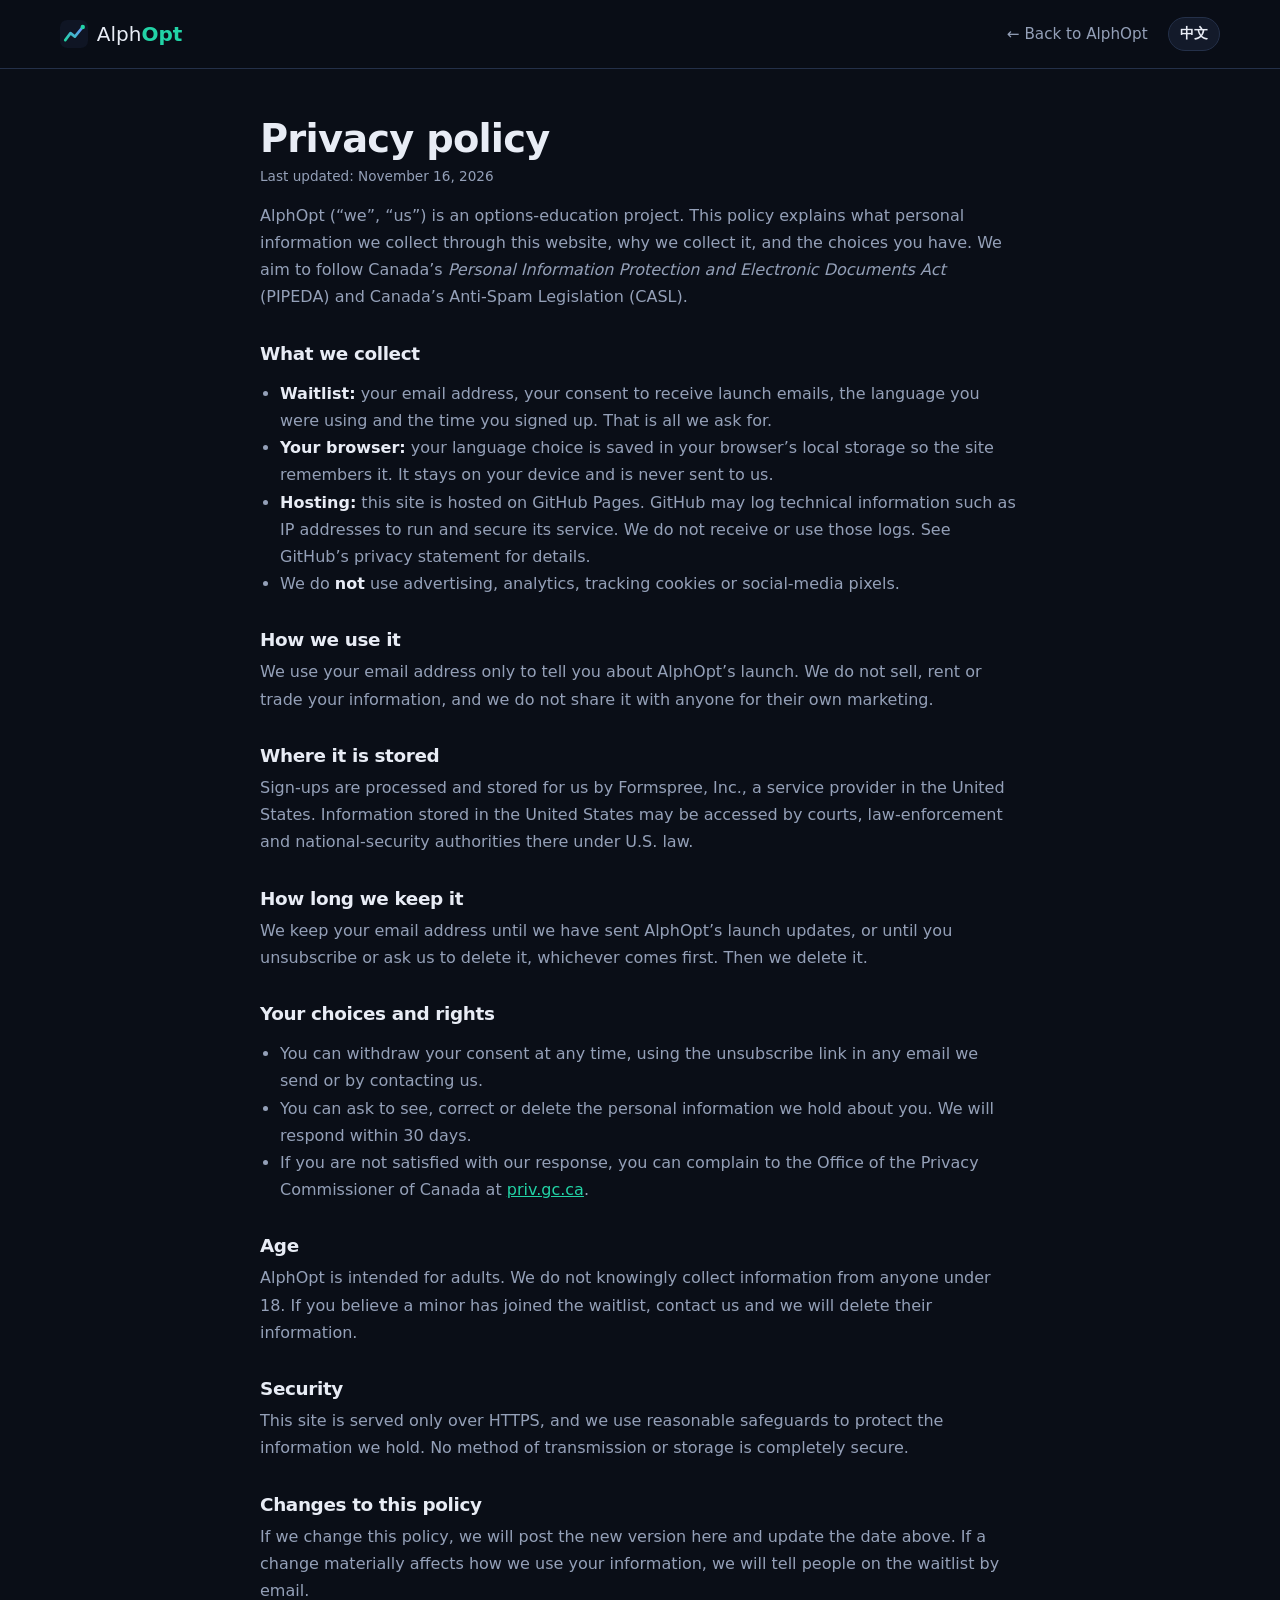
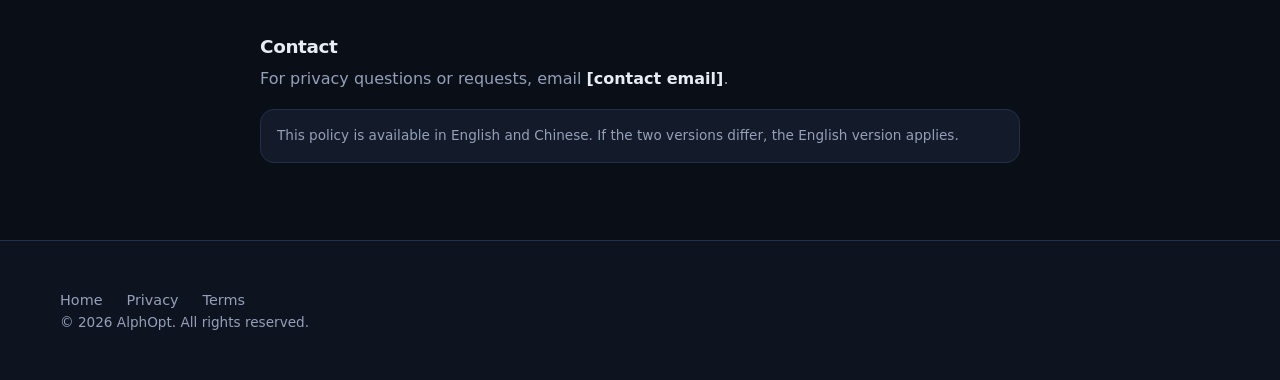
==== privacy.html @ 5927e21c "Reposition as education only and add privacy and terms pages AlphOpt is not registered with a securi" ====
<!doctype html>
<html lang="en">
<head>
  <meta charset="utf-8">
  <meta name="viewport" content="width=device-width, initial-scale=1">
  <title data-i18n="privacy.title">Privacy policy — AlphOpt</title>
  <meta name="description" content="How AlphOpt collects, uses and protects personal information.">
  <meta name="theme-color" content="#0a0e17">
  <link rel="icon" href="assets/favicon.svg" type="image/svg+xml">
  <link rel="stylesheet" href="css/styles.css">
  <script src="js/i18n.js" defer></script>
</head>
<body>
  <header class="nav is-scrolled">
    <div class="container nav__inner">
      <a class="brand" href="index.html">
        <img src="assets/favicon.svg" alt="" width="28" height="28">
        <span>Alph<strong>Opt</strong></span>
      </a>
      <nav class="nav__links nav__links--plain" aria-label="Primary">
        <a href="index.html" data-i18n="nav.back">← Back to AlphOpt</a>
      </nav>
      <button class="lang-toggle" id="lang-toggle" type="button" lang="zh-CN" aria-label="切换到中文">中文</button>
    </div>
  </header>

  <main class="legal">
    <div class="container container--narrow">

      <article data-lang="en" lang="en">
        <h1>Privacy policy</h1>
        <p class="muted small">Last updated: November 16, 2026</p>
        <p>AlphOpt (“we”, “us”) is an options-education project. This policy explains what personal information we collect through this website, why we collect it, and the choices you have. We aim to follow Canada’s <em>Personal Information Protection and Electronic Documents Act</em> (PIPEDA) and Canada’s Anti-Spam Legislation (CASL).</p>

        <h2>What we collect</h2>
        <ul>
          <li><strong>Waitlist:</strong> your email address, your consent to receive launch emails, the language you were using and the time you signed up. That is all we ask for.</li>
          <li><strong>Your browser:</strong> your language choice is saved in your browser’s local storage so the site remembers it. It stays on your device and is never sent to us.</li>
          <li><strong>Hosting:</strong> this site is hosted on GitHub Pages. GitHub may log technical information such as IP addresses to run and secure its service. We do not receive or use those logs. See GitHub’s privacy statement for details.</li>
          <li>We do <strong>not</strong> use advertising, analytics, tracking cookies or social-media pixels.</li>
        </ul>

        <h2>How we use it</h2>
        <p>We use your email address only to tell you about AlphOpt’s launch. We do not sell, rent or trade your information, and we do not share it with anyone for their own marketing.</p>

        <h2>Where it is stored</h2>
        <p>Sign-ups are processed and stored for us by Formspree, Inc., a service provider in the United States. Information stored in the United States may be accessed by courts, law-enforcement and national-security authorities there under U.S. law.</p>

        <h2>How long we keep it</h2>
        <p>We keep your email address until we have sent AlphOpt’s launch updates, or until you unsubscribe or ask us to delete it, whichever comes first. Then we delete it.</p>

        <h2>Your choices and rights</h2>
        <ul>
          <li>You can withdraw your consent at any time, using the unsubscribe link in any email we send or by contacting us.</li>
          <li>You can ask to see, correct or delete the personal information we hold about you. We will respond within 30 days.</li>
          <li>If you are not satisfied with our response, you can complain to the Office of the Privacy Commissioner of Canada at <a href="https://www.priv.gc.ca/" rel="noopener">priv.gc.ca</a>.</li>
        </ul>

        <h2>Age</h2>
        <p>AlphOpt is intended for adults. We do not knowingly collect information from anyone under 18. If you believe a minor has joined the waitlist, contact us and we will delete their information.</p>

        <h2>Security</h2>
        <p>This site is served only over HTTPS, and we use reasonable safeguards to protect the information we hold. No method of transmission or storage is completely secure.</p>

        <h2>Changes to this policy</h2>
        <p>If we change this policy, we will post the new version here and update the date above. If a change materially affects how we use your information, we will tell people on the waitlist by email.</p>

        <h2>Contact</h2>
        <p>For privacy questions or requests, email <strong>[contact email]</strong>.</p>

        <p class="legal__note small">This policy is available in English and Chinese. If the two versions differ, the English version applies.</p>
      </article>

      <article data-lang="zh" lang="zh-CN" hidden>
        <h1>隐私政策</h1>
        <p class="muted small">最后更新：2026年11月16日</p>
        <p>AlphOpt（“我们”）是一个期权教育项目。本政策说明我们通过本网站收集哪些个人信息、收集的原因，以及你拥有的选择。我们力求遵守加拿大《个人信息保护和电子文件法》（PIPEDA）和加拿大反垃圾邮件法（CASL）。</p>

        <h2>我们收集的信息</h2>
        <ul>
          <li><strong>候补名单：</strong>你的电子邮箱地址、你同意接收上线邮件的记录、你当时使用的语言以及注册时间。我们只要求这些信息。</li>
          <li><strong>你的浏览器：</strong>你的语言选择保存在浏览器的本地存储中，以便网站记住它。它只保存在你的设备上，不会发送给我们。</li>
          <li><strong>网站托管：</strong>本网站托管在 GitHub Pages 上。GitHub 可能会为运营和保护其服务而记录 IP 地址等技术信息。我们不会接收或使用这些日志。详情请参阅 GitHub 的隐私声明。</li>
          <li>我们<strong>不</strong>使用广告、分析工具、跟踪 Cookie 或社交媒体像素。</li>
        </ul>

        <h2>我们如何使用这些信息</h2>
        <p>我们只会用你的电子邮箱地址通知你 AlphOpt 上线的消息。我们不会出售、出租或交易你的信息，也不会与任何人分享用于其自身营销。</p>

        <h2>信息存储在哪里</h2>
        <p>注册信息由美国服务商 Formspree, Inc. 代我们处理和存储。存储在美国的信息可能会依照美国法律被当地法院、执法机构和国家安全机构访问。</p>

        <h2>我们保留信息多长时间</h2>
        <p>我们会保留你的电子邮箱地址，直到我们发送完 AlphOpt 的上线消息，或你退订、要求我们删除为止，以先发生者为准。之后我们会将其删除。</p>

        <h2>你的选择和权利</h2>
        <ul>
          <li>你可以随时撤回同意：点击我们任何邮件中的退订链接，或与我们联系。</li>
          <li>你可以要求查看、更正或删除我们持有的你的个人信息。我们会在 30 天内回复。</li>
          <li>如果你对我们的回复不满意，可以向加拿大隐私专员办公室投诉：<a href="https://www.priv.gc.ca/" rel="noopener">priv.gc.ca</a>。</li>
        </ul>

        <h2>年龄</h2>
        <p>AlphOpt 面向成年人。我们不会在知情的情况下收集 18 岁以下人士的信息。如果你认为有未成年人加入了候补名单，请与我们联系，我们会删除其信息。</p>

        <h2>安全</h2>
        <p>本网站仅通过 HTTPS 提供，我们采取合理的保护措施保护所持有的信息。但任何传输或存储方式都无法做到绝对安全。</p>

        <h2>本政策的变更</h2>
        <p>如果我们修改本政策，会在此处发布新版本并更新上方日期。如果变更会对我们使用你的信息的方式产生重大影响，我们会通过电子邮件通知候补名单上的用户。</p>

        <h2>联系我们</h2>
        <p>如有隐私问题或请求，请发送电子邮件至 <strong>[contact email]</strong>。</p>

        <p class="legal__note small">本政策提供英文和中文版本。如两个版本有任何不一致，以英文版本为准。</p>
      </article>

    </div>
  </main>

  <footer class="footer">
    <div class="container">
      <nav class="footer__links" aria-label="Footer">
        <a href="index.html" data-i18n="nav.home2">Home</a>
        <a href="privacy.html" data-i18n="nav.privacy">Privacy</a>
        <a href="terms.html" data-i18n="nav.terms">Terms</a>
      </nav>
      <p class="muted small">© 2026 AlphOpt. <span data-i18n="footer.rights">All rights reserved.</span></p>
    </div>
  </footer>
</body>
</html>
---- css/styles.css ----
/* ---------- Tokens ---------- */
:root {
  --bg: #0a0e17;
  --bg-alt: #0e1320;
  --surface: #131a2a;
  --surface-2: #1a2236;
  --border: #243049;
  --text: #e8ecf5;
  --muted: #94a0b8;
  --brand: #22d3a6;
  --brand-2: #6c8cff;
  --up: #22c55e;
  --down: #f87171;
  --warn: #fbbf24;
  --radius: 14px;
  --radius-lg: 22px;
  --shadow: 0 20px 50px -20px rgba(0, 0, 0, 0.6);
  --font: "Inter", system-ui, -apple-system, "Segoe UI", Roboto, "PingFang SC", "Hiragino Sans GB", "Microsoft YaHei", "Noto Sans SC", sans-serif;
  --mono: ui-monospace, "SF Mono", Menlo, Consolas, monospace;
}

/* ---------- Base ---------- */
*, *::before, *::after { box-sizing: border-box; }
html { scroll-behavior: smooth; scroll-padding-top: 80px; }
body {
  margin: 0;
  font-family: var(--font);
  background: var(--bg);
  color: var(--text);
  line-height: 1.6;
  -webkit-font-smoothing: antialiased;
}
img, svg { display: block; max-width: 100%; }
a { color: inherit; text-decoration: none; }
h1, h2, h3, h4 { line-height: 1.15; margin: 0 0 0.5em; letter-spacing: -0.02em; }
h1 { font-size: clamp(2.3rem, 5vw, 3.8rem); }
h2 { font-size: clamp(1.8rem, 3.5vw, 2.6rem); }
h3 { font-size: 1.2rem; }
p { margin: 0 0 1em; }
button { font: inherit; cursor: pointer; }

.container { width: min(1160px, 100% - 2.5rem); margin-inline: auto; }
.container--narrow { width: min(760px, 100% - 2.5rem); }
.center { text-align: center; }
.muted { color: var(--muted); }
.small { font-size: 0.85rem; }
.up { color: var(--up); }
.down { color: var(--down); }
.lead { font-size: 1.15rem; color: var(--muted); }
.grad {
  background: linear-gradient(90deg, var(--brand), var(--brand-2));
  -webkit-background-clip: text;
  background-clip: text;
  color: transparent;
}
.visually-hidden {
  position: absolute; width: 1px; height: 1px; overflow: hidden;
  clip: rect(0 0 0 0); white-space: nowrap;
}
.skip-link {
  position: absolute; left: 1rem; top: -3rem; z-index: 100;
  background: var(--brand); color: #04110d; padding: 0.5rem 1rem; border-radius: 8px;
}
.skip-link:focus { top: 1rem; }
:focus-visible { outline: 2px solid var(--brand); outline-offset: 3px; }

.eyebrow {
  display: inline-flex; align-items: center; gap: 0.5rem;
  font-size: 0.8rem; font-weight: 600; text-transform: uppercase; letter-spacing: 0.12em;
  color: var(--brand);
  margin-bottom: 0.9rem;
}
.pulse {
  width: 8px; height: 8px; border-radius: 50%; background: var(--brand);
  box-shadow: 0 0 0 0 rgba(34, 211, 166, 0.7);
  animation: pulse 2s infinite;
}
@keyframes pulse {
  70% { box-shadow: 0 0 0 10px rgba(34, 211, 166, 0); }
  100% { box-shadow: 0 0 0 0 rgba(34, 211, 166, 0); }
}

.tag {
  display: inline-block; font-size: 0.7rem; font-weight: 700; letter-spacing: 0.05em;
  padding: 0.15rem 0.5rem; border-radius: 999px;
  background: rgba(34, 211, 166, 0.15); color: var(--brand);
}
.tag--live { background: rgba(248, 113, 113, 0.15); color: var(--down); }

/* ---------- Buttons ---------- */
.btn {
  display: inline-flex; align-items: center; justify-content: center; gap: 0.4rem;
  padding: 0.7rem 1.25rem; border-radius: 10px; border: 1px solid transparent;
  font-weight: 600; transition: transform 0.15s, background 0.15s, border-color 0.15s;
}
.btn:hover { transform: translateY(-1px); }
.btn--primary { background: linear-gradient(135deg, var(--brand), #1cb48d); color: #04110d; }
.btn--primary:hover { background: linear-gradient(135deg, #3be3b8, var(--brand)); }
.btn--ghost { border-color: var(--border); background: var(--surface); color: var(--text); }
.btn--ghost:hover { border-color: var(--brand); }
.btn--sm { padding: 0.45rem 0.9rem; font-size: 0.9rem; }
.btn--lg { padding: 0.9rem 1.5rem; font-size: 1.05rem; }
.btn--block { width: 100%; }

/* ---------- Nav ---------- */
.nav {
  position: sticky; top: 0; z-index: 50;
  background: rgba(10, 14, 23, 0.75);
  backdrop-filter: blur(12px);
  border-bottom: 1px solid transparent;
  transition: border-color 0.2s;
}
.nav.is-scrolled { border-bottom-color: var(--border); }
.nav__inner { display: flex; align-items: center; justify-content: space-between; height: 68px; }
.nav__inner .brand { margin-right: auto; }
.lang-toggle {
  margin-left: 1.25rem; padding: 0.35rem 0.7rem; min-width: 3.2rem;
  background: var(--surface); color: var(--text); border: 1px solid var(--border); border-radius: 999px;
  font: inherit; font-size: 0.85rem; font-weight: 600; cursor: pointer;
}
.lang-toggle:hover { border-color: var(--brand); }
.lang-toggle { order: 1; }
.nav__toggle { order: 2; }
.brand { display: inline-flex; align-items: center; gap: 0.55rem; font-size: 1.25rem; font-weight: 500; }
.brand strong { color: var(--brand); font-weight: 800; }
.nav__links { display: flex; align-items: center; gap: 1.75rem; font-size: 0.95rem; white-space: nowrap; }
.nav__links a:not(.btn) { color: var(--muted); }
.nav__links a:not(.btn):hover { color: var(--text); }
.nav__toggle {
  display: none; background: none; border: 0; padding: 0.5rem;
  flex-direction: column; gap: 5px;
}
.nav__toggle span { width: 22px; height: 2px; background: var(--text); border-radius: 2px; transition: 0.2s; }

/* ---------- Hero ---------- */
.hero { position: relative; overflow: hidden; padding: 5rem 0 0; }
.hero__glow {
  position: absolute; inset: -20% -10% auto; height: 700px; pointer-events: none;
  background:
    radial-gradient(600px 300px at 20% 30%, rgba(34, 211, 166, 0.18), transparent 70%),
    radial-gradient(500px 300px at 80% 20%, rgba(108, 140, 255, 0.18), transparent 70%);
}
.hero__grid {
  position: relative; display: grid; grid-template-columns: 1.15fr 1fr; gap: 3rem; align-items: center;
  padding-bottom: 4rem;
}
.hero__cta { display: flex; flex-wrap: wrap; gap: 0.8rem; margin: 2rem 0 1.5rem; }
.hero__points { display: flex; flex-wrap: wrap; gap: 0.5rem 1.5rem; padding: 0; margin: 0; list-style: none; color: var(--muted); font-size: 0.95rem; }
.hero__points li::before { content: "✓"; color: var(--brand); margin-right: 0.4rem; font-weight: 700; }
.hero__visual { display: flex; justify-content: center; }

.phone {
  width: min(380px, 100%);
  background: linear-gradient(180deg, var(--surface-2), var(--surface));
  border: 1px solid var(--border); border-radius: 28px; padding: 1.1rem;
  box-shadow: var(--shadow), 0 0 0 8px rgba(255, 255, 255, 0.02);
  transform: rotate(1.5deg);
  animation: float 6s ease-in-out infinite;
}
@keyframes float { 50% { transform: rotate(1.5deg) translateY(-10px); } }
.phone__bar { display: flex; justify-content: space-between; align-items: center; font-size: 0.85rem; color: var(--muted); padding: 0.25rem 0.4rem 0.9rem; }
.phone__note { text-align: center; font-size: 0.72rem; color: var(--muted); margin: 0.7rem 0 0; }
.phone__note a { color: var(--brand); font-weight: 600; }

.sig-hero { background: var(--bg-alt); border: 1px solid var(--border); border-radius: 18px; padding: 1.1rem; }
.sig-hero__head { display: flex; justify-content: space-between; align-items: flex-start; }
.sig-hero__ticker { font-size: 1.6rem; font-weight: 800; font-family: var(--mono); }
.sig-hero__chart { width: 100%; height: 110px; margin: 0.8rem 0; }
.sig-hero__stats { display: grid; grid-template-columns: repeat(3, 1fr); gap: 0.5rem; margin-bottom: 1rem; }
.sig-hero__stats div { background: var(--surface); border-radius: 10px; padding: 0.5rem 0.6rem; display: flex; flex-direction: column; }
.sig-hero__stats strong { font-family: var(--mono); }
.sig-hero__caption { font-size: 0.72rem; margin: -0.4rem 0 0.8rem; }
.hero-result { display: flex; justify-content: space-between; align-items: baseline; gap: 0.75rem; padding: 0.6rem 0.75rem; border-radius: 10px; background: var(--surface); }
.hero-result span { font-size: 0.8rem; color: var(--muted); }
.hero-result strong { font-family: var(--mono); font-size: 1.05rem; }
.sig-hero__why { font-size: 0.85rem; color: var(--muted); margin: 0.9rem 0 0; }
.sig-hero__why strong { color: var(--text); }

.dir {
  display: inline-flex; align-items: center; gap: 0.25rem;
  font-size: 0.78rem; font-weight: 700; padding: 0.25rem 0.6rem; border-radius: 999px; white-space: nowrap;
}
.dir--bull { background: rgba(34, 197, 94, 0.14); color: var(--up); }
.dir--bear { background: rgba(248, 113, 113, 0.14); color: var(--down); }

/* ---------- Sections ---------- */
.section { padding: 6rem 0; }
.section--alt { background: var(--bg-alt); border-block: 1px solid var(--border); }
.section__head { text-align: center; max-width: 720px; margin: 0 auto 3rem; }

/* Steps */
.steps { list-style: none; padding: 0; margin: 0; display: grid; grid-template-columns: repeat(3, 1fr); gap: 1.5rem; counter-reset: none; }
.step {
  position: relative; background: var(--surface); border: 1px solid var(--border);
  border-radius: var(--radius-lg); padding: 2rem;
}
.step { display: flex; flex-direction: column; }
.step p { color: var(--muted); margin: 0; }
.step__ex { margin-top: auto; padding-top: 1.25rem; }
.step__ex dl { margin: 0; display: grid; gap: 0.35rem; background: var(--bg-alt); border: 1px solid var(--border); border-radius: 12px; padding: 0.8rem 0.9rem; font-size: 0.82rem; }
.step__ex dl div { display: flex; justify-content: space-between; gap: 0.75rem; }
.step__ex dt { color: var(--muted); }
.step__ex dd { margin: 0; font-family: var(--mono); color: var(--text); text-align: right; }
.step__ex dd.up { color: var(--up); }
.step__ex dd.down { color: var(--down); }
.step__ex-label { font-size: 0.7rem; font-weight: 700; text-transform: uppercase; letter-spacing: 0.08em; color: var(--brand-2); margin: 0 0 0.5rem; }
.step__num {
  width: 44px; height: 44px; border-radius: 12px; display: grid; place-items: center;
  font-weight: 800; font-size: 1.2rem; margin-bottom: 1.2rem; color: #04110d;
  background: linear-gradient(135deg, var(--brand), var(--brand-2));
}

/* Filters */
.filters { display: flex; flex-wrap: wrap; gap: 0.75rem; align-items: center; justify-content: center; margin-bottom: 2rem; }
.seg { display: inline-flex; background: var(--surface); border: 1px solid var(--border); border-radius: 12px; padding: 4px; }
.seg__btn {
  background: none; border: 0; color: var(--muted); padding: 0.45rem 0.9rem; border-radius: 8px; font-size: 0.9rem; font-weight: 500;
}
.seg__btn:hover { color: var(--text); }
.seg__btn.is-active { background: var(--surface-2); color: var(--text); box-shadow: inset 0 0 0 1px var(--border); }
.sort { display: inline-flex; align-items: center; gap: 0.5rem; }
.sort select {
  background: var(--surface); color: var(--text); border: 1px solid var(--border);
  border-radius: 10px; padding: 0.5rem 0.75rem; font: inherit; font-size: 0.9rem;
}

/* Board */
.board { display: grid; grid-template-columns: repeat(auto-fill, minmax(260px, 1fr)); gap: 1.1rem; }
.board__empty { text-align: center; padding: 2rem; }
.card {
  text-align: left; color: inherit; width: 100%;
  background: var(--surface); border: 1px solid var(--border); border-radius: var(--radius);
  padding: 1.1rem; display: flex; flex-direction: column; gap: 0.75rem;
  transition: transform 0.2s, border-color 0.2s, box-shadow 0.2s;
  animation: fadeUp 0.35s ease both;
}
.card:hover { transform: translateY(-3px); border-color: var(--brand); box-shadow: var(--shadow); }
@keyframes fadeUp { from { opacity: 0; transform: translateY(8px); } }
.card__head { display: flex; justify-content: space-between; align-items: flex-start; gap: 0.5rem; }
.card__ticker { font-family: var(--mono); font-weight: 800; font-size: 1.25rem; }
.card__name { font-size: 0.8rem; color: var(--muted); }
.card__spark { width: 100%; height: 48px; }
.card__setup { font-family: var(--mono); font-size: 0.8rem; color: var(--text); background: var(--bg-alt); border-radius: 8px; padding: 0.4rem 0.6rem; }
.card__row { display: flex; justify-content: space-between; gap: 1rem; font-size: 0.85rem; }
.card__row span:first-child { color: var(--muted); }
.card__row strong { font-family: var(--mono); font-weight: 600; }
.card__result { display: flex; flex-direction: column; gap: 0.1rem; font-size: 0.78rem; color: var(--muted); background: var(--bg-alt); border-radius: 8px; padding: 0.5rem 0.6rem; }
.card__result strong { font-family: var(--mono); font-size: 1rem; }
.card__foot { display: flex; justify-content: space-between; align-items: center; font-size: 0.8rem; color: var(--muted); border-top: 1px solid var(--border); padding-top: 0.7rem; }
.card__foot .link { color: var(--brand); font-weight: 600; }
.chip { font-size: 0.7rem; font-weight: 600; padding: 0.15rem 0.5rem; border-radius: 6px; background: var(--surface-2); color: var(--muted); text-transform: uppercase; letter-spacing: 0.05em; }

/* Signal replays */
.replay-record { display: flex; flex-wrap: wrap; justify-content: center; gap: 0.5rem 1.75rem; margin: 0 0 1.25rem; color: var(--muted); font-size: 0.95rem; }
.replay-record strong { font-family: var(--mono); font-size: 1.1rem; color: var(--text); }
.replay-record strong.up { color: var(--up); }
.replay-record strong.down { color: var(--down); }
.replay-tabs { display: grid; grid-template-columns: repeat(auto-fit, minmax(140px, 1fr)); gap: 0.6rem; margin-bottom: 1.25rem; }
.replay-tab {
  display: flex; flex-direction: column; gap: 0.3rem; text-align: left;
  background: var(--surface); border: 1px solid var(--border); border-radius: var(--radius); padding: 0.75rem 0.85rem; color: var(--muted);
}
.replay-tab:hover { border-color: var(--brand); }
.replay-tab[aria-selected="true"] { border-color: var(--brand); background: var(--surface-2); color: var(--text); box-shadow: 0 0 0 1px var(--brand); }
.replay-tab b { display: block; font-family: var(--mono); font-size: 1.05rem; color: var(--text); }
.replay-tab small { font-size: 0.78rem; }
.replay-tab strong { font-family: var(--mono); font-size: 1rem; }

.replay { display: grid; grid-template-columns: 360px 1fr; gap: 1.5rem; align-items: start; animation: fadeUp 0.3s ease both; }
.replay .phone { width: 100%; transform: none; animation: none; }
.replay > *, .replay__main > * { min-width: 0; }
.news {
  border-left: 3px solid var(--brand-2); background: var(--bg-alt); border-radius: 0 10px 10px 0;
  padding: 0.6rem 0.8rem; margin: 0.9rem 0 0;
}
.news__src { font-size: 0.7rem; text-transform: uppercase; letter-spacing: 0.06em; color: var(--brand-2); font-weight: 700; }
.news p { font-size: 0.85rem; margin: 0.2rem 0 0; }
.why-list { list-style: none; padding: 0; margin: 0.9rem 0 0; display: grid; gap: 0.35rem; font-size: 0.82rem; color: var(--muted); }
.why-list li::before { content: "✓"; color: var(--brand); font-weight: 700; margin-right: 0.45rem; }
.why-list .warn::before { content: "!"; color: var(--warn); }

.replay__main { display: grid; gap: 1.25rem; }
.panel { background: var(--surface); border: 1px solid var(--border); border-radius: var(--radius-lg); padding: 1.25rem; }
.panel__head { display: flex; justify-content: space-between; align-items: baseline; gap: 1rem; margin-bottom: 0.75rem; flex-wrap: wrap; }
.panel__head h3 { font-size: 1rem; margin: 0; }
.legend { display: flex; gap: 1rem; font-size: 0.78rem; color: var(--muted); }
.legend i { display: inline-block; width: 9px; height: 9px; border-radius: 50%; margin-right: 0.35rem; vertical-align: middle; }
.replay__chart { width: 100%; height: auto; overflow: visible; }
.replay__chart text { font-family: var(--mono); font-size: 11px; fill: var(--muted); }
/* A halo in the panel colour keeps marker labels legible where they cross the price line. */
.replay__chart .lbl { font-family: var(--font); font-size: 11px; font-weight: 700; paint-order: stroke; stroke: var(--surface); stroke-width: 4px; stroke-linejoin: round; }

.result { display: grid; grid-template-columns: repeat(4, 1fr); gap: 0.5rem; }
.result div { background: var(--bg-alt); border-radius: 10px; padding: 0.6rem 0.75rem; display: flex; flex-direction: column; }
.result span { font-size: 0.75rem; color: var(--muted); }
.result strong { font-family: var(--mono); font-size: 1.15rem; }
.result .result__big strong { font-size: 1.5rem; }

.ledger-wrap { overflow-x: auto; }
.ledger { width: 100%; border-collapse: collapse; font-size: 0.84rem; }
.ledger th, .ledger td { padding: 0.5rem 0.6rem; text-align: right; border-bottom: 1px solid var(--border); white-space: nowrap; }
.ledger th:first-child, .ledger td:first-child { text-align: left; }
.ledger thead th { font-size: 0.75rem; font-weight: 600; color: var(--muted); }
.ledger td { font-family: var(--mono); }
.ledger tbody tr:last-child td { border-bottom: 0; }
.ledger .tag { font-family: var(--font); margin-left: 0.4rem; }
.tag--stop { background: rgba(248, 113, 113, 0.15); color: var(--down); }
.ledger__greek { font-family: var(--font); color: var(--muted); font-size: 0.75rem; display: block; }
.replay__lesson { font-size: 0.9rem; color: var(--muted); margin: 0.9rem 0 0; }
.replay__lesson strong { color: var(--text); }
.replay__lab { margin-top: 0.9rem; }
.replay__note { margin-top: 1.5rem; }

/* Greeks lab */
.lab { display: grid; grid-template-columns: 300px 1fr; gap: 1.5rem; align-items: start; }
.lab > * { min-width: 0; }
.lab__controls {
  position: sticky; top: 88px; display: grid; gap: 1.25rem;
  background: var(--surface); border: 1px solid var(--border); border-radius: var(--radius-lg); padding: 1.5rem;
}
.lab__field { display: grid; gap: 0.5rem; font-size: 0.88rem; color: var(--muted); }
.lab__field > span { display: flex; justify-content: space-between; gap: 0.5rem; }
.lab__field strong { font-family: var(--mono); color: var(--text); font-weight: 600; }
.lab__field select {
  background: var(--bg-alt); color: var(--text); border: 1px solid var(--border);
  border-radius: 10px; padding: 0.6rem 0.7rem; font: inherit; font-size: 0.88rem;
}
.lab__field input[type="range"] { width: 100%; accent-color: var(--brand); }
.lab__presets { display: grid; gap: 0.5rem; }
.lab__presets .is-active { border-color: var(--brand); }
.lab__out { display: grid; gap: 1.25rem; }
.lab .result div { background: var(--surface); border: 1px solid var(--border); }
.lab__panel { padding: 1.1rem 1.25rem; }
.lab__chart { width: 100%; height: auto; overflow: visible; }
.lab__chart text { font-family: var(--mono); font-size: 11px; fill: var(--muted); }
.legend__dash { background: none !important; border-top: 2px dashed var(--muted); border-radius: 0 !important; height: 0 !important; width: 14px !important; }
.lab__grid { display: grid; grid-template-columns: 1fr 1fr; gap: 1.25rem; }
.lab-greeks { list-style: none; padding: 0; margin: 0; display: grid; gap: 0.7rem; }
.lab-greeks li { display: grid; grid-template-columns: 2rem 4rem 1fr; gap: 0.6rem; align-items: baseline; font-size: 0.84rem; }
.lab-greeks b { color: var(--brand); text-align: center; background: var(--surface-2); border-radius: 6px; padding: 0.1rem 0; }
.lab-greeks strong { font-family: var(--mono); }
.lab-greeks span { color: var(--muted); }
.drivers { list-style: none; padding: 0; margin: 0; display: grid; gap: 0.75rem; }
.driver { display: grid; grid-template-columns: 5.5rem 1fr 4.5rem; gap: 0.6rem; align-items: center; font-size: 0.84rem; }
.driver__val { font-family: var(--mono); text-align: right; }
.driver__track { position: relative; height: 14px; }
.driver__track::before { content: ""; position: absolute; left: 50%; top: -3px; bottom: -3px; width: 1px; background: var(--muted); opacity: 0.5; }
.driver__fill { position: absolute; top: 0; bottom: 0; transition: width 0.15s ease; }
.driver__fill--gain { left: 50%; background: var(--up); border-radius: 0 3px 3px 0; }
.driver__fill--loss { right: 50%; background: var(--down); border-radius: 3px 0 0 3px; }
.driver--total { padding-top: 0.6rem; border-top: 1px solid var(--border); font-weight: 600; }

/* Features */
.features { display: grid; grid-template-columns: repeat(3, 1fr); gap: 1.25rem; }
.feature {
  background: var(--surface); border: 1px solid var(--border); border-radius: var(--radius-lg);
  padding: 1.75rem; transition: border-color 0.2s;
}
.feature:hover { border-color: rgba(34, 211, 166, 0.5); }
.feature p { color: var(--muted); margin: 0; }
.feature { display: flex; flex-direction: column; }
.feature__proof { margin-top: auto; padding-top: 1rem; font-size: 0.88rem; font-weight: 600; color: var(--brand); }
.feature__proof:hover { text-decoration: underline; }
.feature__icon {
  width: 48px; height: 48px; display: grid; place-items: center; color: var(--brand);
  background: var(--surface-2); border-radius: 12px; margin-bottom: 1rem;
}
.feature__icon svg { width: 24px; height: 24px; fill: none; stroke: currentColor; stroke-width: 2; stroke-linecap: round; stroke-linejoin: round; }

/* FAQ */
.faq details {
  background: var(--surface); border: 1px solid var(--border); border-radius: var(--radius);
  margin-bottom: 0.75rem; padding: 0 1.25rem;
}
.faq summary {
  cursor: pointer; list-style: none; padding: 1.1rem 0; font-weight: 600;
  display: flex; justify-content: space-between; align-items: center; gap: 1rem;
}
.faq summary::-webkit-details-marker { display: none; }
.faq summary::after { content: "+"; font-size: 1.4rem; color: var(--brand); transition: transform 0.2s; }
.faq details[open] summary::after { transform: rotate(45deg); }
.faq details p { color: var(--muted); padding-bottom: 1.1rem; margin: 0; }

/* CTA */
.cta {
  background:
    radial-gradient(600px 250px at 50% 0%, rgba(34, 211, 166, 0.15), transparent 70%),
    var(--bg);
}
.waitlist { display: flex; flex-wrap: wrap; gap: 0.6rem; max-width: 480px; margin: 2rem auto 0.75rem; }
.consent { flex-basis: 100%; display: flex; gap: 0.6rem; align-items: flex-start; text-align: left; font-size: 0.85rem; color: var(--muted); cursor: pointer; }
.waitlist .consent input { flex: none; width: 1.05rem; height: 1.05rem; padding: 0; margin: 0.15rem 0 0; accent-color: var(--brand); }
.waitlist .consent input[aria-invalid="true"] { outline: 2px solid var(--down); outline-offset: 2px; }
.consent a, .faq a, .legal a { color: var(--brand); text-decoration: underline; }
.waitlist input {
  flex: 1; min-width: 0; padding: 0.8rem 1rem; border-radius: 10px;
  border: 1px solid var(--border); background: var(--surface); color: var(--text); font: inherit;
}
.waitlist input:focus { outline: none; border-color: var(--brand); }
.waitlist .btn:disabled { opacity: 0.6; cursor: wait; transform: none; }
.waitlist input[aria-invalid="true"] { border-color: var(--down); }
.waitlist__msg { min-height: 1.5em; font-size: 0.95rem; }
.waitlist__msg.is-ok { color: var(--brand); }
.waitlist__msg.is-err { color: var(--down); }

/* Education banner */
.edu-banner { margin: 0; padding: 0.5rem 1rem; text-align: center; font-size: 0.82rem; color: var(--warn); background: rgba(251, 191, 36, 0.08); border-bottom: 1px solid rgba(251, 191, 36, 0.25); }

/* Legal pages */
.legal { padding: 3rem 0 4rem; }
.legal h1 { font-size: clamp(1.8rem, 4vw, 2.4rem); margin: 0 0 0.25rem; }
.legal h2 { font-size: 1.15rem; margin: 2rem 0 0.5rem; }
.legal p, .legal li { color: var(--muted); line-height: 1.7; }
.legal ul { padding-left: 1.25rem; }
.legal strong { color: var(--text); }
.legal__note { padding: 0.9rem 1rem; border: 1px solid var(--border); border-radius: var(--radius); background: var(--surface); }

/* Footer */
.footer { border-top: 1px solid var(--border); padding: 3rem 0 2rem; background: var(--bg-alt); }
.footer__top { display: flex; justify-content: space-between; align-items: center; flex-wrap: wrap; gap: 1rem; margin-bottom: 1.5rem; }
.footer__links { display: flex; flex-wrap: wrap; gap: 0.75rem 1.5rem; color: var(--muted); font-size: 0.9rem; }
.footer__links a:hover { color: var(--text); }
.disclaimer { font-size: 0.8rem; color: var(--muted); max-width: 900px; }

/* Reveal on scroll */
.reveal { opacity: 0; transform: translateY(16px); transition: opacity 0.6s ease, transform 0.6s ease; }
.reveal.is-visible { opacity: 1; transform: none; }

/* ---------- Responsive ---------- */
/* Seven nav links plus the button need about 930px, so switch to the menu below that. */
@media (max-width: 980px) {
  .nav__toggle { display: flex; }
  .lang-toggle { margin: 0 0.5rem 0 0; }
  .nav__links {
    position: absolute; top: 68px; left: 0; right: 0;
    flex-direction: column; align-items: stretch; gap: 0; padding: 0.5rem 1.25rem 1.25rem;
    background: var(--bg); border-bottom: 1px solid var(--border);
    display: none;
  }
  .nav__links.is-open { display: flex; }
  .nav__links--plain { display: flex; position: static; padding: 0; border: 0; background: none; }
  .nav__links--plain a:not(.btn) { border: 0; }
  .nav__links a:not(.btn) { padding: 0.8rem 0; border-bottom: 1px solid var(--border); }
  .nav__links .btn { margin-top: 1rem; }
  .nav__toggle[aria-expanded="true"] span:nth-child(1) { transform: translateY(7px) rotate(45deg); }
  .nav__toggle[aria-expanded="true"] span:nth-child(2) { opacity: 0; }
  .nav__toggle[aria-expanded="true"] span:nth-child(3) { transform: translateY(-7px) rotate(-45deg); }
}
@media (max-width: 960px) {
  .hero__grid { grid-template-columns: 1fr; text-align: center; }
  .hero__cta, .hero__points { justify-content: center; }
  .steps, .features { grid-template-columns: 1fr 1fr; }
  .replay { grid-template-columns: 1fr; }
  .replay .phone { max-width: 380px; margin-inline: auto; }
  .lab { grid-template-columns: 1fr; }
  .lab__controls { position: static; }
}
@media (max-width: 760px) {
  .section { padding: 4.5rem 0; }
  .steps, .features { grid-template-columns: 1fr; }
  .replay-tabs { display: flex; overflow-x: auto; scroll-snap-type: x mandatory; padding-bottom: 0.4rem; scrollbar-width: thin; scrollbar-color: var(--border) transparent; }
  .replay-tab { flex: 0 0 140px; scroll-snap-align: start; }
  .result { grid-template-columns: repeat(2, 1fr); }
  .lab__grid { grid-template-columns: 1fr; }
  .lab__chart text { font-size: 19px; }
  /* The chart scales down with its viewBox, so enlarge its text to stay readable on phones. */
  .replay__chart text, .replay__chart .lbl { font-size: 19px; }
  .waitlist { flex-direction: column; }
}

@media (prefers-reduced-motion: reduce) {
  *, *::before, *::after { animation: none !important; transition: none !important; }
  html { scroll-behavior: auto; }
  .reveal { opacity: 1; transform: none; }
}
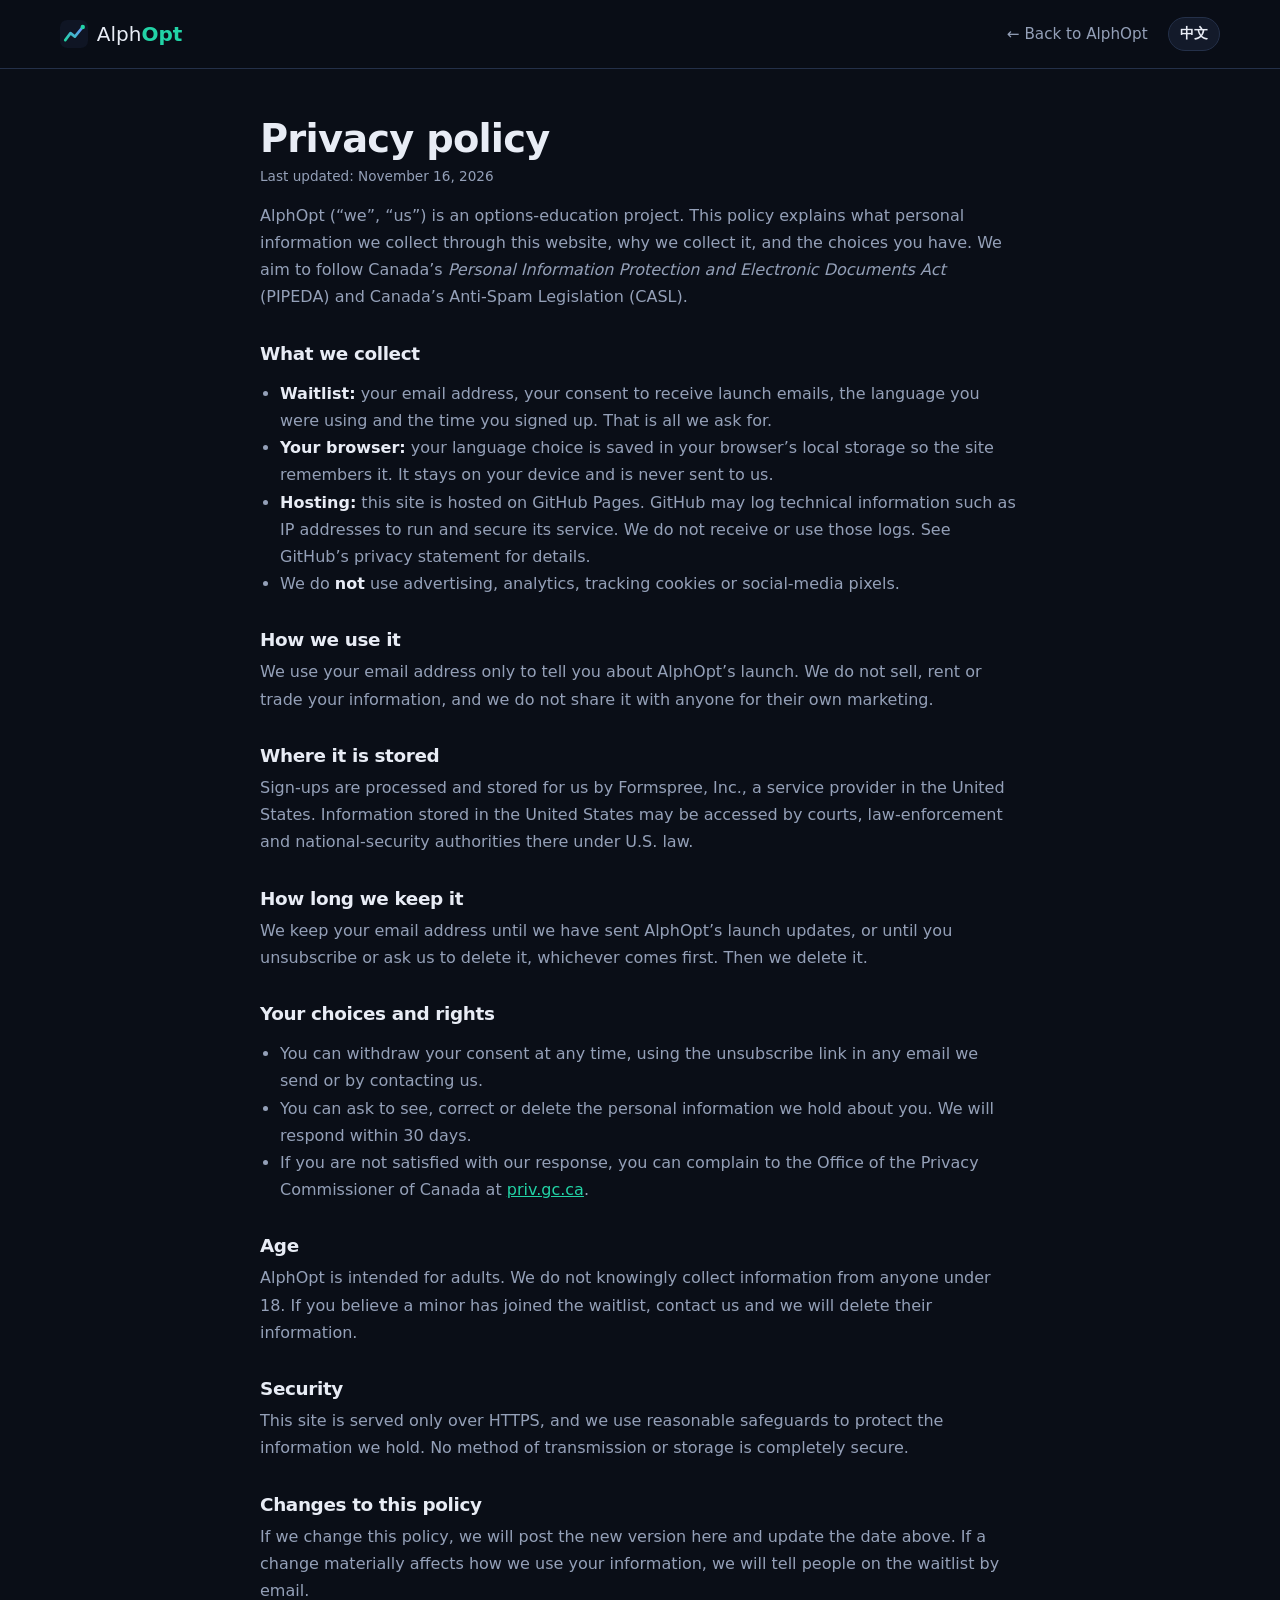
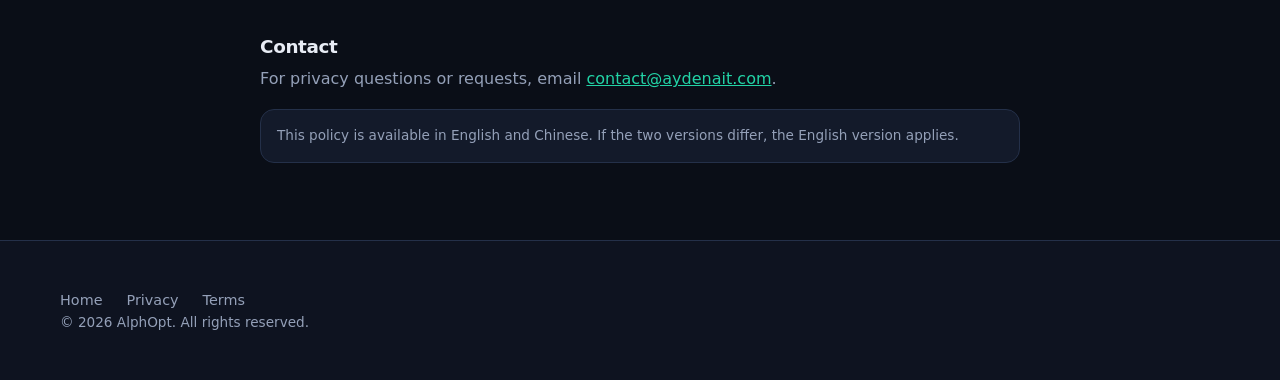
==== commit 0199e8f2: "Add contact email to privacy policy and terms Co-Authored-By: Claude Opus 5.5 <noreply@anthropic.com" ====
--- a/privacy.html
+++ b/privacy.html
@@ -66,7 +66,7 @@
         <p>If we change this policy, we will post the new version here and update the date above. If a change materially affects how we use your information, we will tell people on the waitlist by email.</p>
 
         <h2>Contact</h2>
-        <p>For privacy questions or requests, email <strong>[contact email]</strong>.</p>
+        <p>For privacy questions or requests, email <a href="mailto:contact@aydenait.com">contact@aydenait.com</a>.</p>
 
         <p class="legal__note small">This policy is available in English and Chinese. If the two versions differ, the English version applies.</p>
       </article>
@@ -110,7 +110,7 @@
         <p>如果我们修改本政策，会在此处发布新版本并更新上方日期。如果变更会对我们使用你的信息的方式产生重大影响，我们会通过电子邮件通知候补名单上的用户。</p>
 
         <h2>联系我们</h2>
-        <p>如有隐私问题或请求，请发送电子邮件至 <strong>[contact email]</strong>。</p>
+        <p>如有隐私问题或请求，请发送电子邮件至 <a href="mailto:contact@aydenait.com">contact@aydenait.com</a>。</p>
 
         <p class="legal__note small">本政策提供英文和中文版本。如两个版本有任何不一致，以英文版本为准。</p>
       </article>
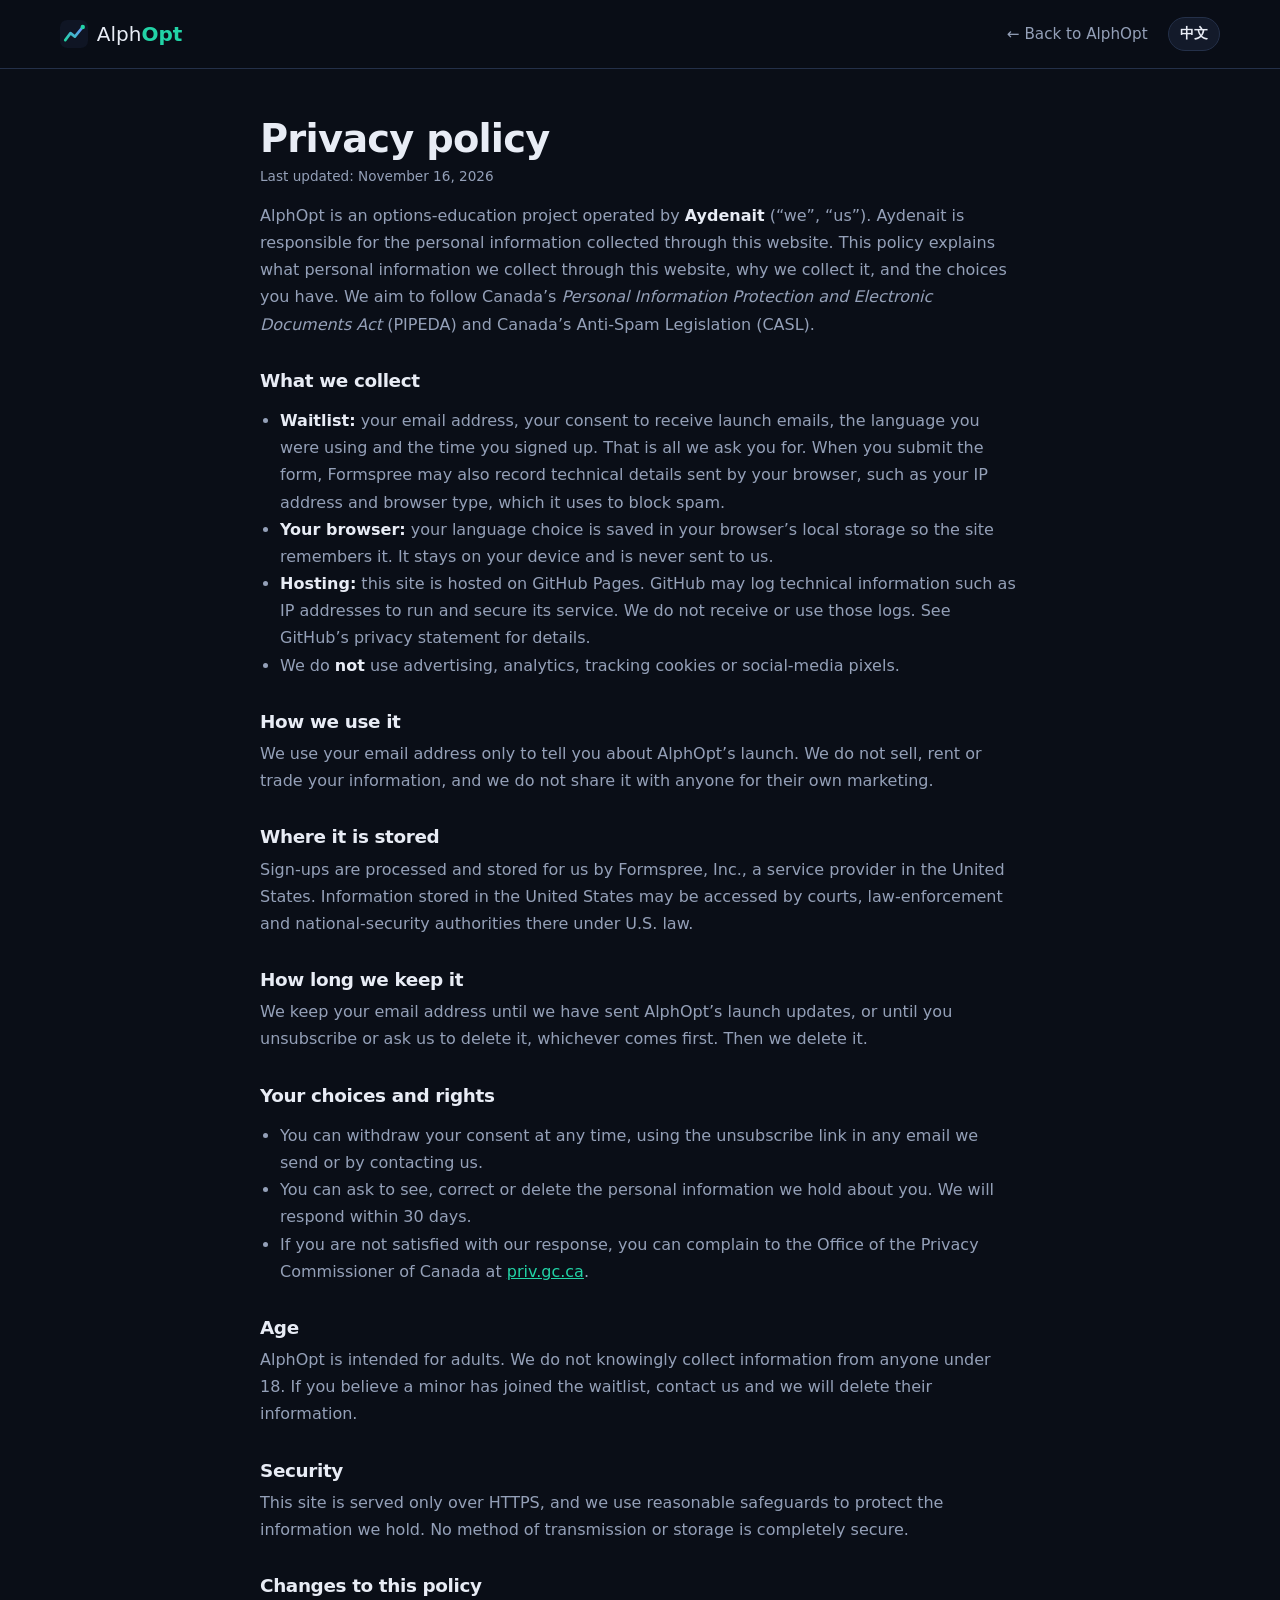
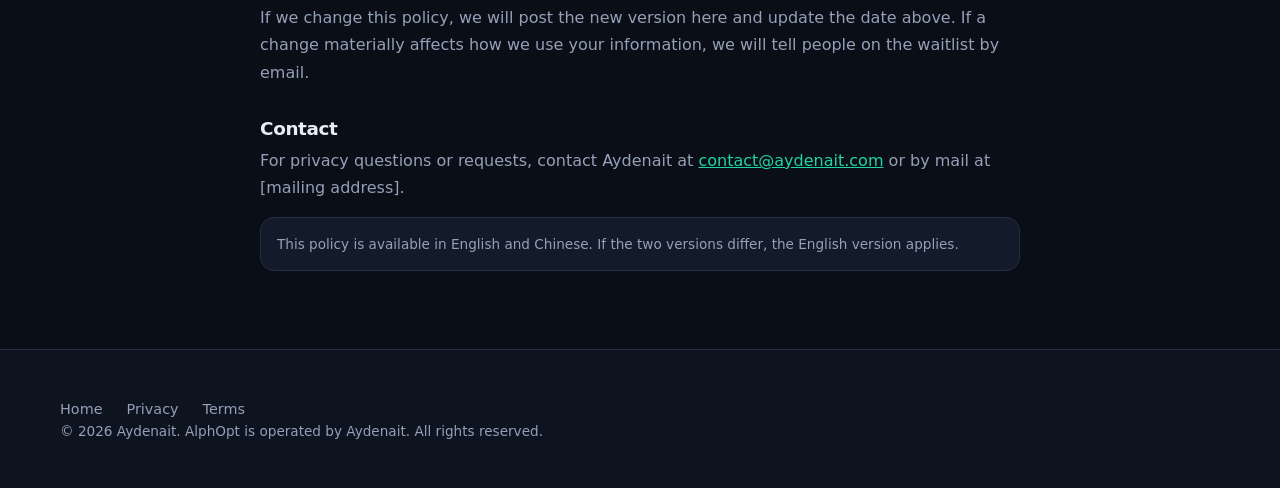
==== commit 0da90ceb: "Label hypothetical results and name Aydenait as operator - Show "Hypothetical +x%" in the hero, How " ====
--- a/privacy.html
+++ b/privacy.html
@@ -30,11 +30,11 @@
       <article data-lang="en" lang="en">
         <h1>Privacy policy</h1>
         <p class="muted small">Last updated: November 16, 2026</p>
-        <p>AlphOpt (“we”, “us”) is an options-education project. This policy explains what personal information we collect through this website, why we collect it, and the choices you have. We aim to follow Canada’s <em>Personal Information Protection and Electronic Documents Act</em> (PIPEDA) and Canada’s Anti-Spam Legislation (CASL).</p>
+        <p>AlphOpt is an options-education project operated by <strong>Aydenait</strong> (“we”, “us”). Aydenait is responsible for the personal information collected through this website. This policy explains what personal information we collect through this website, why we collect it, and the choices you have. We aim to follow Canada’s <em>Personal Information Protection and Electronic Documents Act</em> (PIPEDA) and Canada’s Anti-Spam Legislation (CASL).</p>
 
         <h2>What we collect</h2>
         <ul>
-          <li><strong>Waitlist:</strong> your email address, your consent to receive launch emails, the language you were using and the time you signed up. That is all we ask for.</li>
+          <li><strong>Waitlist:</strong> your email address, your consent to receive launch emails, the language you were using and the time you signed up. That is all we ask you for. When you submit the form, Formspree may also record technical details sent by your browser, such as your IP address and browser type, which it uses to block spam.</li>
           <li><strong>Your browser:</strong> your language choice is saved in your browser’s local storage so the site remembers it. It stays on your device and is never sent to us.</li>
           <li><strong>Hosting:</strong> this site is hosted on GitHub Pages. GitHub may log technical information such as IP addresses to run and secure its service. We do not receive or use those logs. See GitHub’s privacy statement for details.</li>
           <li>We do <strong>not</strong> use advertising, analytics, tracking cookies or social-media pixels.</li>
@@ -66,7 +66,7 @@
         <p>If we change this policy, we will post the new version here and update the date above. If a change materially affects how we use your information, we will tell people on the waitlist by email.</p>
 
         <h2>Contact</h2>
-        <p>For privacy questions or requests, email <a href="mailto:contact@aydenait.com">contact@aydenait.com</a>.</p>
+        <p>For privacy questions or requests, contact Aydenait at <a href="mailto:contact@aydenait.com">contact@aydenait.com</a> or by mail at [mailing address].</p>
 
         <p class="legal__note small">This policy is available in English and Chinese. If the two versions differ, the English version applies.</p>
       </article>
@@ -74,11 +74,11 @@
       <article data-lang="zh" lang="zh-CN" hidden>
         <h1>隐私政策</h1>
         <p class="muted small">最后更新：2026年11月16日</p>
-        <p>AlphOpt（“我们”）是一个期权教育项目。本政策说明我们通过本网站收集哪些个人信息、收集的原因，以及你拥有的选择。我们力求遵守加拿大《个人信息保护和电子文件法》（PIPEDA）和加拿大反垃圾邮件法（CASL）。</p>
+        <p>AlphOpt 是由 <strong>Aydenait</strong>（“我们”）运营的期权教育项目。Aydenait 对通过本网站收集的个人信息负责。本政策说明我们通过本网站收集哪些个人信息、收集的原因，以及你拥有的选择。我们力求遵守加拿大《个人信息保护和电子文件法》（PIPEDA）和加拿大反垃圾邮件法（CASL）。</p>
 
         <h2>我们收集的信息</h2>
         <ul>
-          <li><strong>候补名单：</strong>你的电子邮箱地址、你同意接收上线邮件的记录、你当时使用的语言以及注册时间。我们只要求这些信息。</li>
+          <li><strong>候补名单：</strong>你的电子邮箱地址、你同意接收上线邮件的记录、你当时使用的语言以及注册时间。我们只要求你提供这些信息。你提交表单时，Formspree 还可能记录你的浏览器发送的技术信息，例如 IP 地址和浏览器类型，用于拦截垃圾信息。</li>
           <li><strong>你的浏览器：</strong>你的语言选择保存在浏览器的本地存储中，以便网站记住它。它只保存在你的设备上，不会发送给我们。</li>
           <li><strong>网站托管：</strong>本网站托管在 GitHub Pages 上。GitHub 可能会为运营和保护其服务而记录 IP 地址等技术信息。我们不会接收或使用这些日志。详情请参阅 GitHub 的隐私声明。</li>
           <li>我们<strong>不</strong>使用广告、分析工具、跟踪 Cookie 或社交媒体像素。</li>
@@ -110,7 +110,7 @@
         <p>如果我们修改本政策，会在此处发布新版本并更新上方日期。如果变更会对我们使用你的信息的方式产生重大影响，我们会通过电子邮件通知候补名单上的用户。</p>
 
         <h2>联系我们</h2>
-        <p>如有隐私问题或请求，请发送电子邮件至 <a href="mailto:contact@aydenait.com">contact@aydenait.com</a>。</p>
+        <p>如有隐私问题或请求，请联系 Aydenait：电子邮件 <a href="mailto:contact@aydenait.com">contact@aydenait.com</a>，或邮寄至 [mailing address]。</p>
 
         <p class="legal__note small">本政策提供英文和中文版本。如两个版本有任何不一致，以英文版本为准。</p>
       </article>
@@ -125,7 +125,7 @@
         <a href="privacy.html" data-i18n="nav.privacy">Privacy</a>
         <a href="terms.html" data-i18n="nav.terms">Terms</a>
       </nav>
-      <p class="muted small">© 2026 AlphOpt. <span data-i18n="footer.rights">All rights reserved.</span></p>
+      <p class="muted small">© 2026 Aydenait. <span data-i18n="footer.rights">AlphOpt is operated by Aydenait. All rights reserved.</span></p>
     </div>
   </footer>
 </body>
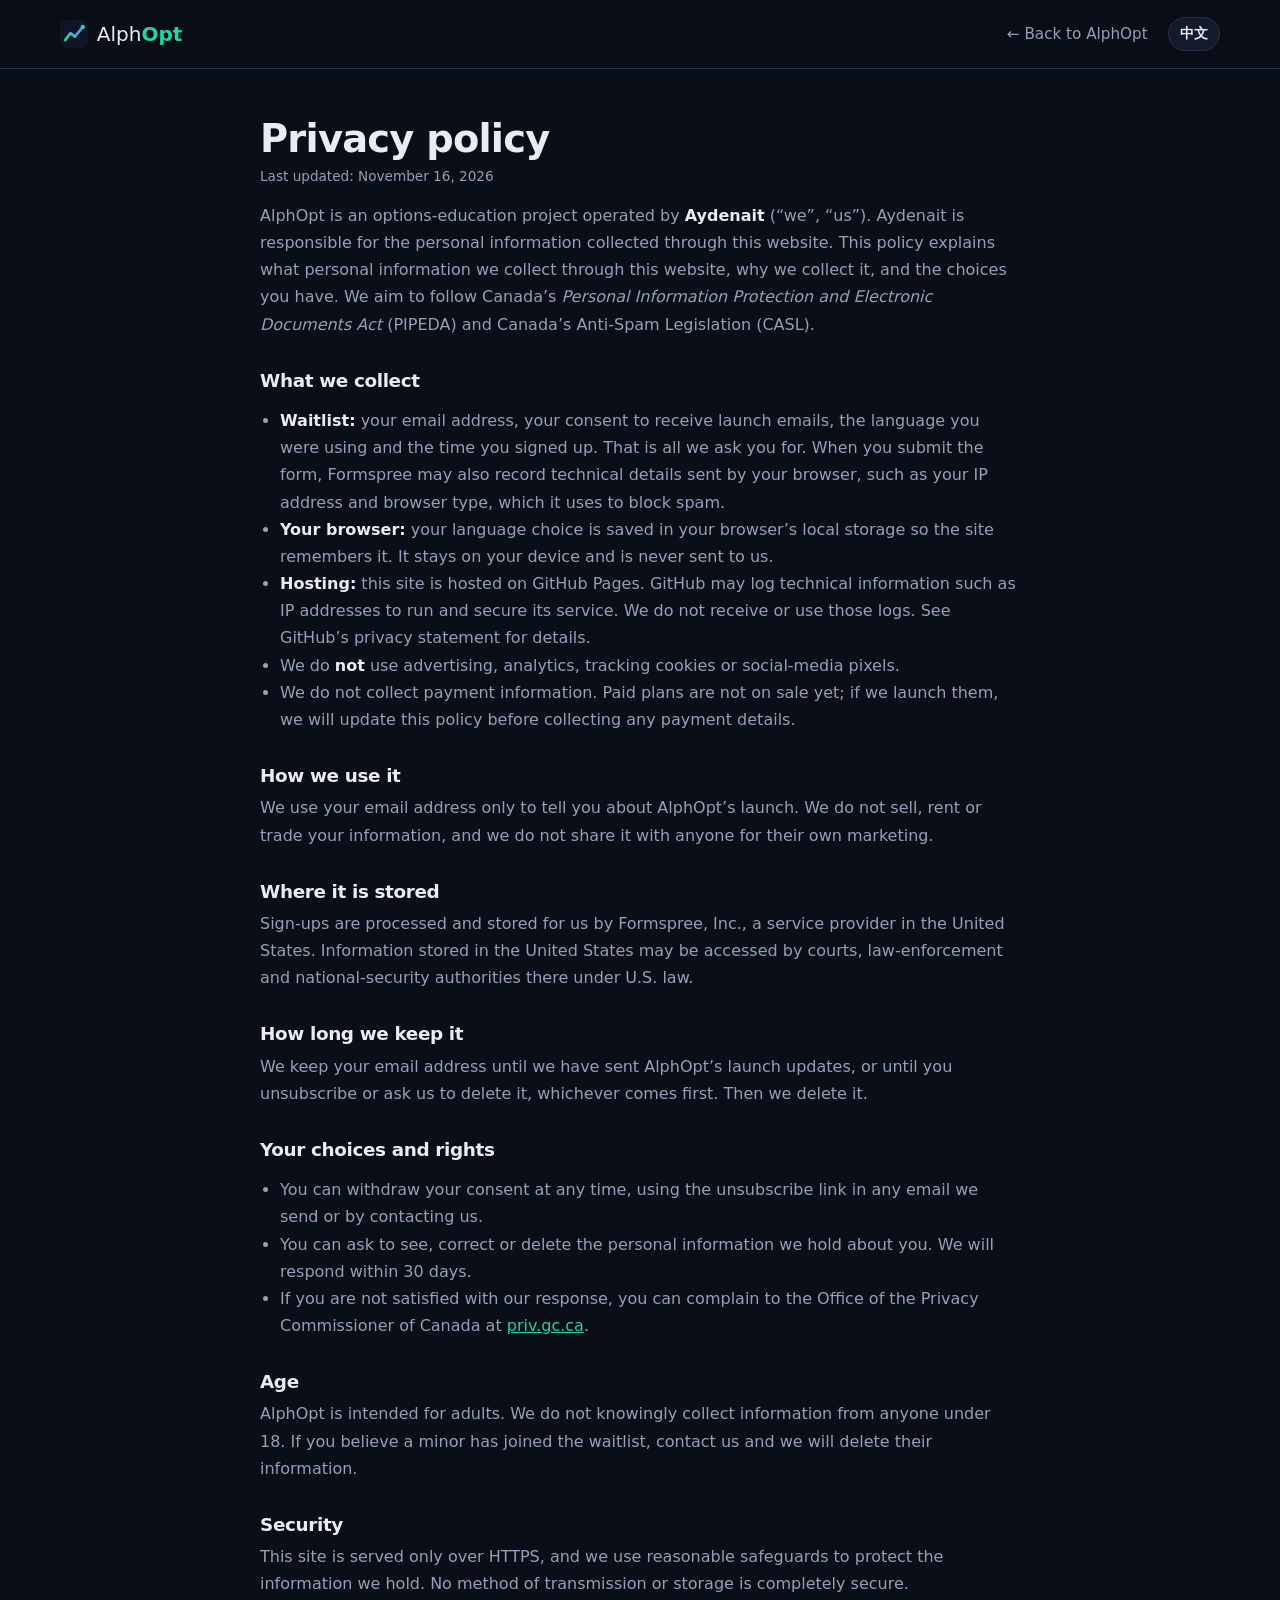
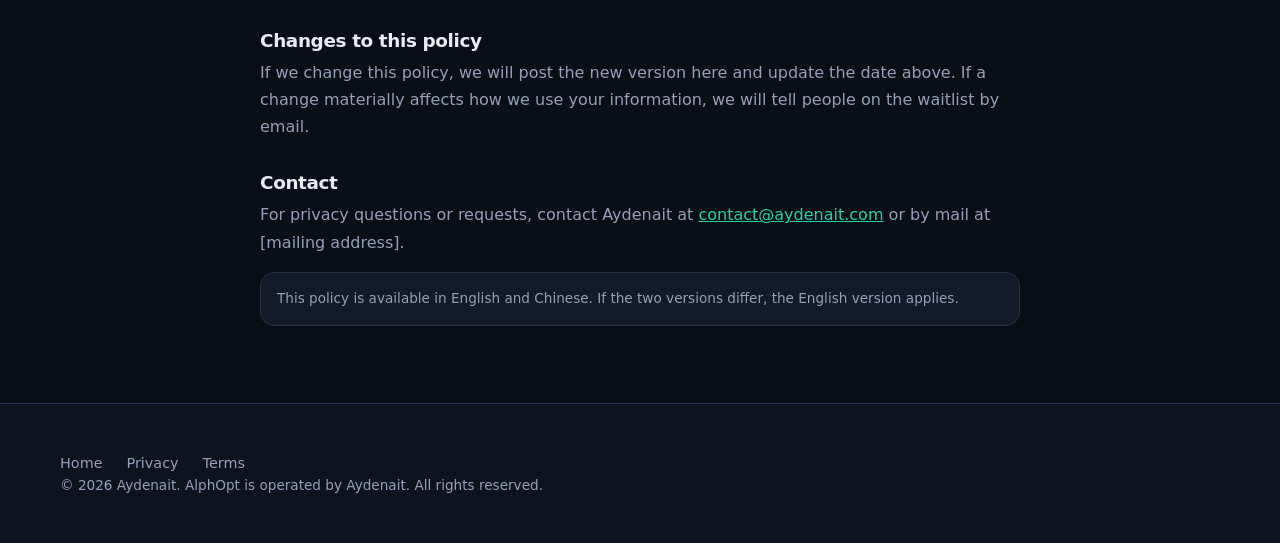
==== commit 1f1bd3e3: "Add planned free and Learner plans (education only) - New Plans section: free Explore plan and a pla" ====
--- a/privacy.html
+++ b/privacy.html
@@ -38,6 +38,7 @@
           <li><strong>Your browser:</strong> your language choice is saved in your browser’s local storage so the site remembers it. It stays on your device and is never sent to us.</li>
           <li><strong>Hosting:</strong> this site is hosted on GitHub Pages. GitHub may log technical information such as IP addresses to run and secure its service. We do not receive or use those logs. See GitHub’s privacy statement for details.</li>
           <li>We do <strong>not</strong> use advertising, analytics, tracking cookies or social-media pixels.</li>
+          <li>We do not collect payment information. Paid plans are not on sale yet; if we launch them, we will update this policy before collecting any payment details.</li>
         </ul>
 
         <h2>How we use it</h2>
@@ -82,6 +83,7 @@
           <li><strong>你的浏览器：</strong>你的语言选择保存在浏览器的本地存储中，以便网站记住它。它只保存在你的设备上，不会发送给我们。</li>
           <li><strong>网站托管：</strong>本网站托管在 GitHub Pages 上。GitHub 可能会为运营和保护其服务而记录 IP 地址等技术信息。我们不会接收或使用这些日志。详情请参阅 GitHub 的隐私声明。</li>
           <li>我们<strong>不</strong>使用广告、分析工具、跟踪 Cookie 或社交媒体像素。</li>
+          <li>我们不收集付款信息。付费方案尚未开售；如果我们推出付费方案，会在收集任何付款信息之前更新本政策。</li>
         </ul>
 
         <h2>我们如何使用这些信息</h2>
--- a/css/styles.css
+++ b/css/styles.css
@@ -367,6 +367,19 @@
 }
 .feature__icon svg { width: 24px; height: 24px; fill: none; stroke: currentColor; stroke-width: 2; stroke-linecap: round; stroke-linejoin: round; }
 
+/* Plans */
+.plans { display: grid; grid-template-columns: repeat(2, minmax(0, 380px)); justify-content: center; gap: 1.25rem; }
+.plan { display: flex; flex-direction: column; background: var(--surface); border: 1px solid var(--border); border-radius: var(--radius-lg); padding: 2rem; }
+.plan--featured { border-color: var(--brand); box-shadow: 0 0 0 1px var(--brand), var(--shadow); }
+.plan h3 { margin: 0; }
+.plan__price { margin: 0.5rem 0 0.25rem; }
+.plan__amt { font-size: 2.4rem; font-weight: 800; letter-spacing: -0.03em; }
+.plan > .muted { margin: 0 0 0.5rem; }
+.plan ul { list-style: none; padding: 0; margin: 0.75rem 0 1.75rem; flex: 1; }
+.plan li { padding: 0.35rem 0; color: var(--muted); }
+.plan li::before { content: "✓"; color: var(--brand); font-weight: 700; margin-right: 0.6rem; }
+.plans__note { max-width: 780px; margin: 1.5rem auto 0; text-align: center; font-size: 0.85rem; color: var(--muted); }
+
 /* FAQ */
 .faq details {
   background: var(--surface); border: 1px solid var(--border); border-radius: var(--radius);
@@ -458,6 +471,7 @@
 @media (max-width: 760px) {
   .section { padding: 4.5rem 0; }
   .steps, .features { grid-template-columns: 1fr; }
+  .plans { grid-template-columns: 1fr; }
   .replay-tabs { display: flex; overflow-x: auto; scroll-snap-type: x mandatory; padding-bottom: 0.4rem; scrollbar-width: thin; scrollbar-color: var(--border) transparent; }
   .replay-tab { flex: 0 0 140px; scroll-snap-align: start; }
   .result { grid-template-columns: repeat(2, 1fr); }
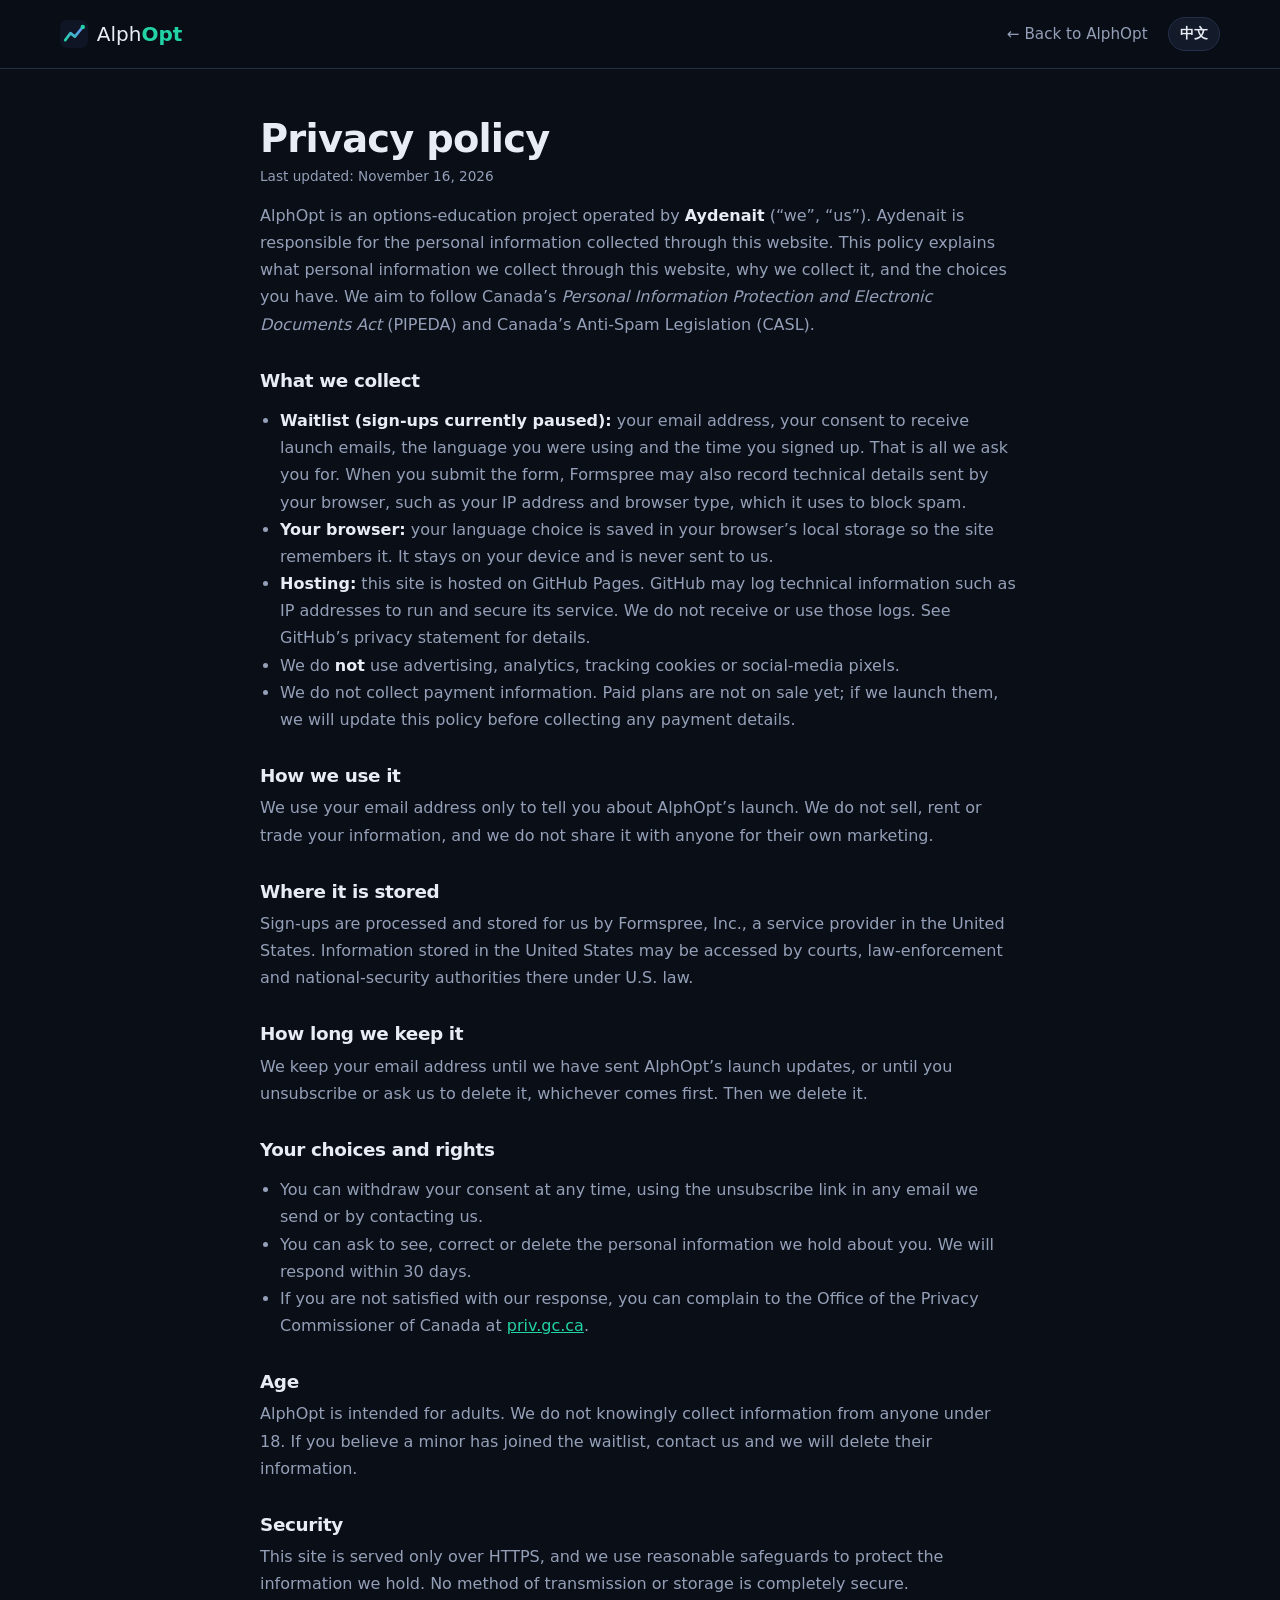
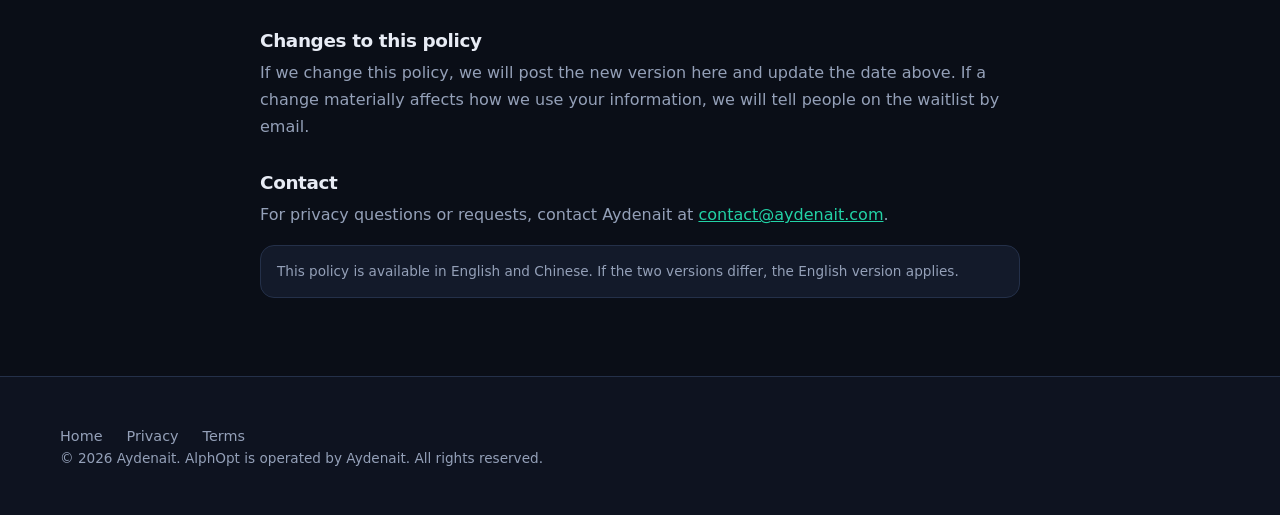
==== commit 253c4319: "Pause sign-ups and add a balanced covered-call explainer Pause waitlist sign-ups until a mailing add" ====
--- a/privacy.html
+++ b/privacy.html
@@ -34,7 +34,7 @@
 
         <h2>What we collect</h2>
         <ul>
-          <li><strong>Waitlist:</strong> your email address, your consent to receive launch emails, the language you were using and the time you signed up. That is all we ask you for. When you submit the form, Formspree may also record technical details sent by your browser, such as your IP address and browser type, which it uses to block spam.</li>
+          <li><strong>Waitlist (sign-ups currently paused):</strong> your email address, your consent to receive launch emails, the language you were using and the time you signed up. That is all we ask you for. When you submit the form, Formspree may also record technical details sent by your browser, such as your IP address and browser type, which it uses to block spam.</li>
           <li><strong>Your browser:</strong> your language choice is saved in your browser’s local storage so the site remembers it. It stays on your device and is never sent to us.</li>
           <li><strong>Hosting:</strong> this site is hosted on GitHub Pages. GitHub may log technical information such as IP addresses to run and secure its service. We do not receive or use those logs. See GitHub’s privacy statement for details.</li>
           <li>We do <strong>not</strong> use advertising, analytics, tracking cookies or social-media pixels.</li>
@@ -67,7 +67,7 @@
         <p>If we change this policy, we will post the new version here and update the date above. If a change materially affects how we use your information, we will tell people on the waitlist by email.</p>
 
         <h2>Contact</h2>
-        <p>For privacy questions or requests, contact Aydenait at <a href="mailto:contact@aydenait.com">contact@aydenait.com</a> or by mail at [mailing address].</p>
+        <p>For privacy questions or requests, contact Aydenait at <a href="mailto:contact@aydenait.com">contact@aydenait.com</a>.</p>
 
         <p class="legal__note small">This policy is available in English and Chinese. If the two versions differ, the English version applies.</p>
       </article>
@@ -79,7 +79,7 @@
 
         <h2>我们收集的信息</h2>
         <ul>
-          <li><strong>候补名单：</strong>你的电子邮箱地址、你同意接收上线邮件的记录、你当时使用的语言以及注册时间。我们只要求你提供这些信息。你提交表单时，Formspree 还可能记录你的浏览器发送的技术信息，例如 IP 地址和浏览器类型，用于拦截垃圾信息。</li>
+          <li><strong>候补名单（注册暂时关闭）：</strong>你的电子邮箱地址、你同意接收上线邮件的记录、你当时使用的语言以及注册时间。我们只要求你提供这些信息。你提交表单时，Formspree 还可能记录你的浏览器发送的技术信息，例如 IP 地址和浏览器类型，用于拦截垃圾信息。</li>
           <li><strong>你的浏览器：</strong>你的语言选择保存在浏览器的本地存储中，以便网站记住它。它只保存在你的设备上，不会发送给我们。</li>
           <li><strong>网站托管：</strong>本网站托管在 GitHub Pages 上。GitHub 可能会为运营和保护其服务而记录 IP 地址等技术信息。我们不会接收或使用这些日志。详情请参阅 GitHub 的隐私声明。</li>
           <li>我们<strong>不</strong>使用广告、分析工具、跟踪 Cookie 或社交媒体像素。</li>
@@ -112,7 +112,7 @@
         <p>如果我们修改本政策，会在此处发布新版本并更新上方日期。如果变更会对我们使用你的信息的方式产生重大影响，我们会通过电子邮件通知候补名单上的用户。</p>
 
         <h2>联系我们</h2>
-        <p>如有隐私问题或请求，请联系 Aydenait：电子邮件 <a href="mailto:contact@aydenait.com">contact@aydenait.com</a>，或邮寄至 [mailing address]。</p>
+        <p>如有隐私问题或请求，请联系 Aydenait：电子邮件 <a href="mailto:contact@aydenait.com">contact@aydenait.com</a>。</p>
 
         <p class="legal__note small">本政策提供英文和中文版本。如两个版本有任何不一致，以英文版本为准。</p>
       </article>
--- a/css/styles.css
+++ b/css/styles.css
@@ -21,6 +21,7 @@
 
 /* ---------- Base ---------- */
 *, *::before, *::after { box-sizing: border-box; }
+[hidden] { display: none !important; }
 html { scroll-behavior: smooth; scroll-padding-top: 80px; }
 body {
   margin: 0;
@@ -350,6 +351,37 @@
 .driver__fill--loss { right: 50%; background: var(--down); border-radius: 3px 0 0 3px; }
 .driver--total { padding-top: 0.6rem; border-top: 1px solid var(--border); font-weight: 600; }
 
+/* Covered calls */
+.cc-how { display: grid; grid-template-columns: repeat(3, 1fr); gap: 1rem; padding: 0; margin: 0 0 1.75rem; list-style: none; counter-reset: cc; }
+.cc-how li { counter-increment: cc; position: relative; padding: 1rem 1rem 1rem 3rem; background: var(--surface); border: 1px solid var(--border); border-radius: var(--radius); color: var(--muted); font-size: 0.92rem; }
+.cc-how li::before { content: counter(cc); position: absolute; left: 1rem; top: 1rem; width: 1.5rem; height: 1.5rem; border-radius: 50%; background: var(--surface-2); color: var(--brand); font-weight: 700; display: grid; place-items: center; font-size: 0.85rem; }
+.cc-cards { display: grid; grid-template-columns: repeat(3, 1fr); gap: 1.25rem; }
+.cc-card { position: relative; display: flex; flex-direction: column; background: var(--surface); border: 1px solid var(--border); border-radius: var(--radius-lg); padding: 1.4rem; }
+.cc-card__badge { align-self: flex-start; font-size: 0.75rem; font-weight: 700; padding: 0.2rem 0.6rem; border-radius: 999px; margin-bottom: 0.75rem; }
+.cc-card__badge--kept { background: rgba(34, 211, 166, 0.15); color: var(--brand); }
+.cc-card__badge--called { background: rgba(251, 191, 36, 0.15); color: var(--warn); }
+.cc-card__badge--fell { background: rgba(248, 113, 113, 0.15); color: var(--down); }
+.cc-card__head { display: flex; align-items: baseline; gap: 0.6rem; }
+.cc-card__head b { font-family: var(--mono); font-size: 1.3rem; }
+.cc-card__when { margin: 0.15rem 0 0.6rem; }
+.cc-card__chart { width: 100%; height: 90px; display: block; }
+.cc-card__legend { display: flex; align-items: center; gap: 0.4rem; margin: 0.3rem 0 0.75rem; color: var(--muted); }
+.cc-card__legend i { width: 16px; border-top: 2px dashed var(--warn); }
+.cc-card__steps { margin: 0 0 0.9rem; display: grid; gap: 0.5rem; }
+.cc-card__steps dt { font-size: 0.75rem; color: var(--muted); text-transform: uppercase; letter-spacing: 0.04em; }
+.cc-card__steps dd { margin: 0; font-size: 0.9rem; }
+.cc-card__results { display: grid; gap: 0.35rem; padding: 0.75rem; border-radius: 10px; background: var(--bg-alt); margin-bottom: 0.9rem; }
+.cc-card__results div { display: flex; justify-content: space-between; gap: 0.75rem; font-size: 0.85rem; }
+.cc-card__results span { color: var(--muted); }
+.cc-card__results strong { font-family: var(--mono); white-space: nowrap; }
+.cc-card__lesson { margin: 0; font-size: 0.88rem; color: var(--muted); }
+.cc-compare { margin-top: 1.5rem; }
+.compare { width: 100%; border-collapse: collapse; font-size: 0.9rem; }
+.compare th, .compare td { text-align: left; vertical-align: top; padding: 0.7rem 0.8rem; border-top: 1px solid var(--border); }
+.compare thead th { border-top: 0; color: var(--text); }
+.compare tbody th { color: var(--text); font-weight: 600; width: 22%; }
+.compare td { color: var(--muted); }
+
 /* Features */
 .features { display: grid; grid-template-columns: repeat(3, 1fr); gap: 1.25rem; }
 .feature {
@@ -472,6 +504,7 @@
   .section { padding: 4.5rem 0; }
   .steps, .features { grid-template-columns: 1fr; }
   .plans { grid-template-columns: 1fr; }
+  .cc-how, .cc-cards { grid-template-columns: 1fr; }
   .replay-tabs { display: flex; overflow-x: auto; scroll-snap-type: x mandatory; padding-bottom: 0.4rem; scrollbar-width: thin; scrollbar-color: var(--border) transparent; }
   .replay-tab { flex: 0 0 140px; scroll-snap-align: start; }
   .result { grid-template-columns: repeat(2, 1fr); }
